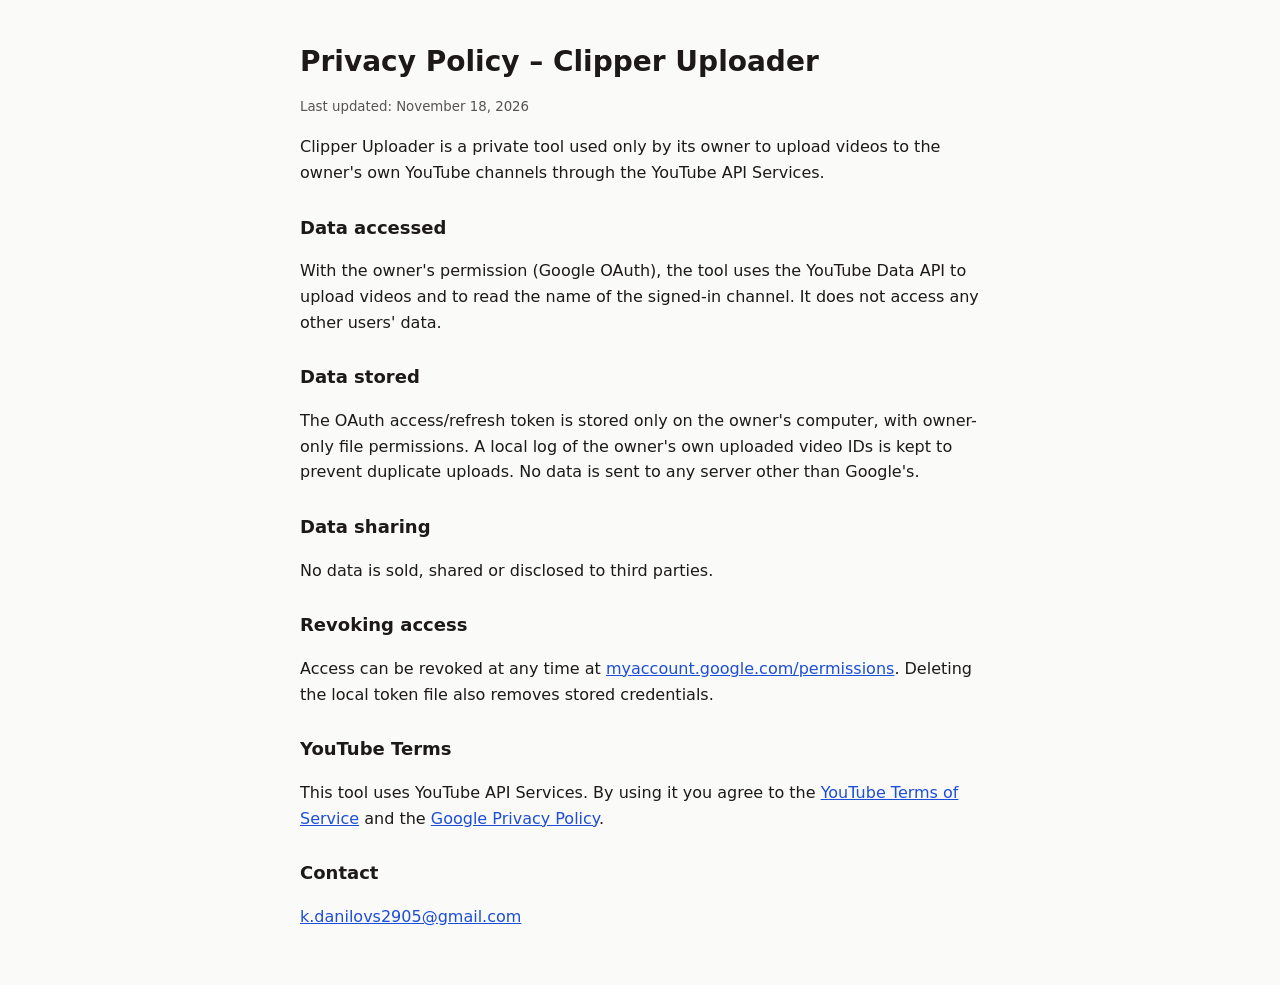
==== privacy.html @ 94f79bb9 "Clipper Uploader homepage and privacy policy Co-Authored-By: Claude Opus 5.5 <noreply@anthropic.com>" ====
<!doctype html><html lang="en"><head><meta charset="utf-8"><meta name="viewport" content="width=device-width,initial-scale=1"><title>Privacy Policy</title><link rel="stylesheet" href="style.css"></head><body>
<h1>Privacy Policy – Clipper Uploader</h1>
<small>Last updated: November 18, 2026</small>
<p>Clipper Uploader is a private tool used only by its owner to upload videos to the owner's own YouTube channels through the YouTube API Services.</p>
<h2>Data accessed</h2>
<p>With the owner's permission (Google OAuth), the tool uses the YouTube Data API to upload videos and to read the name of the signed-in channel. It does not access any other users' data.</p>
<h2>Data stored</h2>
<p>The OAuth access/refresh token is stored only on the owner's computer, with owner-only file permissions. A local log of the owner's own uploaded video IDs is kept to prevent duplicate uploads. No data is sent to any server other than Google's.</p>
<h2>Data sharing</h2>
<p>No data is sold, shared or disclosed to third parties.</p>
<h2>Revoking access</h2>
<p>Access can be revoked at any time at <a href="https://myaccount.google.com/permissions">myaccount.google.com/permissions</a>. Deleting the local token file also removes stored credentials.</p>
<h2>YouTube Terms</h2>
<p>This tool uses YouTube API Services. By using it you agree to the <a href="https://www.youtube.com/t/terms">YouTube Terms of Service</a> and the <a href="https://policies.google.com/privacy">Google Privacy Policy</a>.</p>
<h2>Contact</h2>
<p><a href="mailto:k.danilovs2905@gmail.com">k.danilovs2905@gmail.com</a></p>
</body></html>
---- style.css ----
:root{--bg:#fafaf9;--fg:#1c1917;--muted:#57534e;--link:#1d4ed8}
@media (prefers-color-scheme:dark){:root{--bg:#1c1917;--fg:#f5f5f4;--muted:#a8a29e;--link:#93c5fd}}
body{background:var(--bg);color:var(--fg);font:16px/1.6 -apple-system,system-ui,sans-serif;max-width:680px;margin:0 auto;padding:40px 16px}
h1{font-size:28px;margin:0 0 8px}h2{font-size:18px;margin:28px 0 6px}p,li{color:var(--fg)}small{color:var(--muted)}a{color:var(--link)}
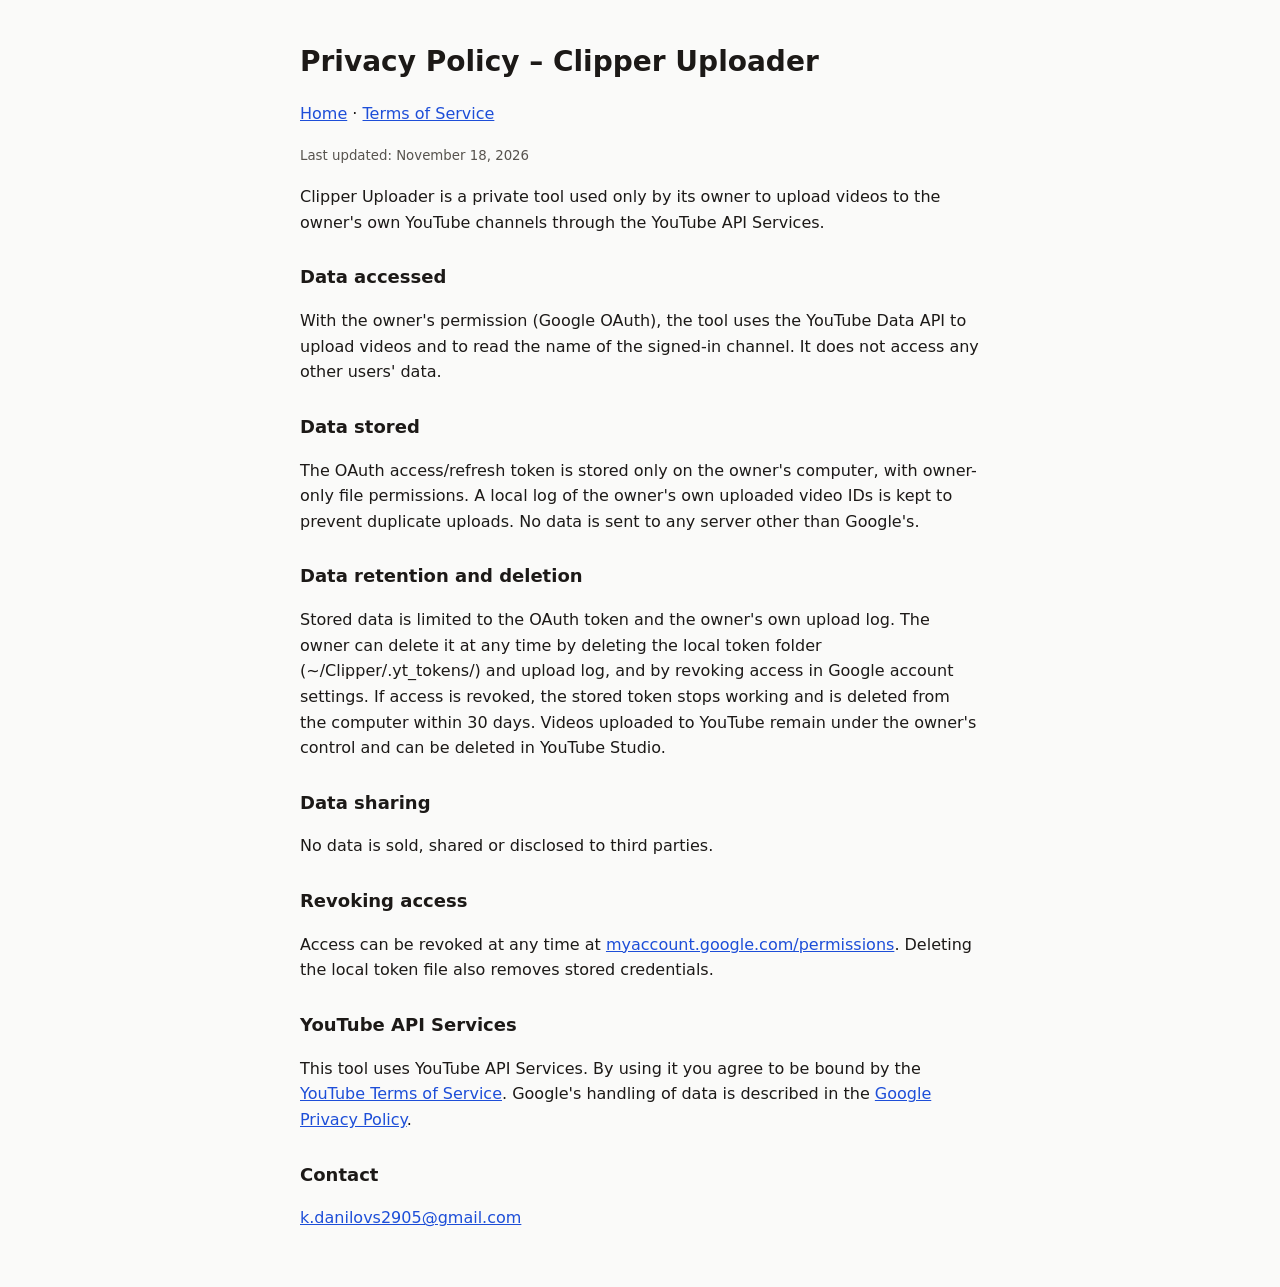
==== commit ceb1b3e9: "Add YouTube API notice, deletion policy and terms page Co-Authored-By: Claude Opus 5.5 <noreply@anth" ====
--- a/privacy.html
+++ b/privacy.html
@@ -1,17 +1,20 @@
 <!doctype html><html lang="en"><head><meta charset="utf-8"><meta name="viewport" content="width=device-width,initial-scale=1"><title>Privacy Policy</title><link rel="stylesheet" href="style.css"></head><body>
 <h1>Privacy Policy – Clipper Uploader</h1>
+<p><a href="index.html">Home</a> · <a href="terms.html">Terms of Service</a></p>
 <small>Last updated: November 18, 2026</small>
 <p>Clipper Uploader is a private tool used only by its owner to upload videos to the owner's own YouTube channels through the YouTube API Services.</p>
 <h2>Data accessed</h2>
 <p>With the owner's permission (Google OAuth), the tool uses the YouTube Data API to upload videos and to read the name of the signed-in channel. It does not access any other users' data.</p>
 <h2>Data stored</h2>
 <p>The OAuth access/refresh token is stored only on the owner's computer, with owner-only file permissions. A local log of the owner's own uploaded video IDs is kept to prevent duplicate uploads. No data is sent to any server other than Google's.</p>
+<h2>Data retention and deletion</h2>
+<p>Stored data is limited to the OAuth token and the owner's own upload log. The owner can delete it at any time by deleting the local token folder (~/Clipper/.yt_tokens/) and upload log, and by revoking access in Google account settings. If access is revoked, the stored token stops working and is deleted from the computer within 30 days. Videos uploaded to YouTube remain under the owner's control and can be deleted in YouTube Studio.</p>
 <h2>Data sharing</h2>
 <p>No data is sold, shared or disclosed to third parties.</p>
 <h2>Revoking access</h2>
 <p>Access can be revoked at any time at <a href="https://myaccount.google.com/permissions">myaccount.google.com/permissions</a>. Deleting the local token file also removes stored credentials.</p>
-<h2>YouTube Terms</h2>
-<p>This tool uses YouTube API Services. By using it you agree to the <a href="https://www.youtube.com/t/terms">YouTube Terms of Service</a> and the <a href="https://policies.google.com/privacy">Google Privacy Policy</a>.</p>
+<h2>YouTube API Services</h2>
+<p>This tool uses YouTube API Services. By using it you agree to be bound by the <a href="https://www.youtube.com/t/terms">YouTube Terms of Service</a>. Google's handling of data is described in the <a href="https://policies.google.com/privacy">Google Privacy Policy</a>.</p>
 <h2>Contact</h2>
 <p><a href="mailto:k.danilovs2905@gmail.com">k.danilovs2905@gmail.com</a></p>
 </body></html>
